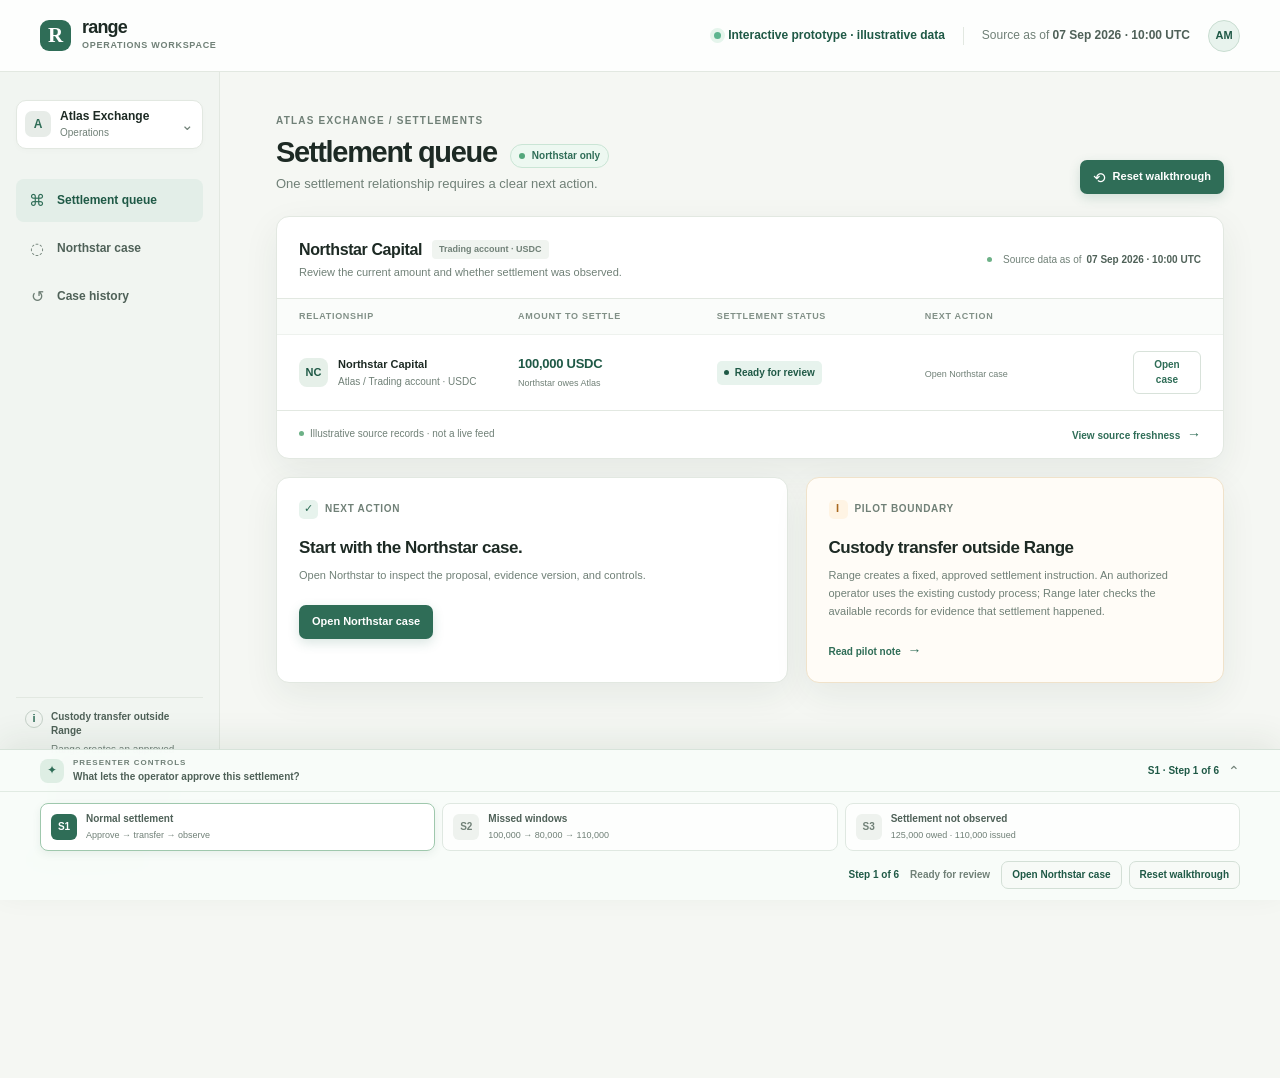
==== index.html @ 356bacea "Create HoP settlement walkthrough prototype" ====
<!doctype html>
<html lang="en">
  <head>
    <meta charset="utf-8" />
    <meta name="viewport" content="width=device-width, initial-scale=1" />
    <meta name="theme-color" content="#f5f7f3" />
    <title>Range — Settlement operations prototype</title>
    <link rel="stylesheet" href="styles.css" />
  </head>
  <body>
    <div class="app-shell">
      <header class="topbar">
        <a class="brand" href="#queue" aria-label="Range home"><span class="brand-mark" aria-hidden="true">R</span><span><strong>range</strong><small>operations workspace</small></span></a>
        <div class="topbar-meta"><span class="prototype-label"><span class="status-dot"></span>Interactive prototype · illustrative data</span><span class="topbar-divider" aria-hidden="true"></span><span class="as-of">Source as of <strong id="header-as-of">07 Sep 2026 · 10:00 UTC</strong></span><button class="avatar" type="button" aria-label="Signed in as Alex Morgan">AM</button></div>
      </header>
      <div class="workspace">
        <aside class="sidebar" aria-label="Product navigation">
          <div class="workspace-switcher"><span class="workspace-icon">A</span><span><strong>Atlas Exchange</strong><small>Operations</small></span><span class="chevron" aria-hidden="true">⌄</span></div>
          <nav class="primary-nav">
            <a class="nav-item active" href="#queue" data-nav="queue"><span class="nav-icon">⌘</span>Settlement queue</a>
            <a class="nav-item" href="#case" data-nav="case"><span class="nav-icon">◌</span>Northstar case</a>
            <a class="nav-item" href="#history" data-nav="history"><span class="nav-icon">↺</span>Case history</a>
          </nav>
          <div class="sidebar-bottom"><div class="sidebar-note"><span class="note-icon">i</span><div><strong>Custody transfer outside Range</strong><p>Range creates an approved settlement instruction. An authorized operator uses the existing custody process, then Range checks the available records.</p></div></div><button class="sidebar-link" type="button" data-action="open-fallback"><span>▣</span>Static capture for deck <span>↗</span></button></div>
        </aside>
        <main class="main-content" id="main-content"><noscript>This prototype needs JavaScript enabled.</noscript></main>
      </div>
      <aside class="presenter-panel" aria-label="Presenter controls">
        <details class="presenter-drawer" open>
          <summary><span class="presenter-summary-left"><span class="presenter-icon">✦</span><span><span class="eyebrow">Presenter controls</span><strong id="presenter-question">What lets the operator approve this settlement?</strong></span></span><span class="presenter-summary-right"><span id="presenter-summary">S1 · Step 1 of 6</span><span class="drawer-chevron" aria-hidden="true">⌃</span></span></summary>
          <div class="presenter-inner">
            <div class="scenario-buttons" role="group" aria-label="Select walkthrough"><button type="button" class="scenario-button active" data-scenario="s1"><span class="scenario-number">S1</span><span><strong>Normal settlement</strong><small>Approve → transfer → observe</small></span></button><button type="button" class="scenario-button" data-scenario="s2"><span class="scenario-number">S2</span><span><strong>Missed windows</strong><small>100,000 → 80,000 → 110,000</small></span></button><button type="button" class="scenario-button" data-scenario="s3"><span class="scenario-number">S3</span><span><strong>Settlement not observed</strong><small>125,000 owed · 110,000 issued</small></span></button></div>
            <div class="presenter-actions"><span id="presenter-step">Step 1 of 6</span><span id="presenter-state">S1 · Start at the queue</span><button class="button button-quiet" type="button" data-action="presenter-action" id="presenter-action">Open Northstar case</button><button class="button button-quiet" type="button" data-action="reset">Reset walkthrough</button></div>
          </div>
        </details>
      </aside>
    </div>
    <div class="toast" id="toast" role="status" aria-live="polite"><span class="toast-icon">✓</span><span id="toast-copy">Walkthrough reset</span></div>
    <div class="modal-backdrop" id="modal-backdrop" hidden></div><section class="modal" id="modal" role="dialog" aria-modal="true" aria-labelledby="modal-title" hidden></section>
    <script src="app.js"></script>
  </body>
</html>
---- styles.css ----
:root {
  --bg: #f5f7f3;
  --surface: #ffffff;
  --surface-soft: #f8faf8;
  --line: #e2e8e1;
  --line-strong: #d0d9d0;
  --text: #1d2a24;
  --muted: #708077;
  --muted-strong: #4f6158;
  --green: #2f6d57;
  --green-deep: #1f5946;
  --green-soft: #e7f3ed;
  --amber: #a9681e;
  --amber-soft: #fff4e4;
  --blue: #426a8e;
  --blue-soft: #eaf3fa;
  --red: #a54b4b;
  --red-soft: #fff0ee;
  --violet: #6e6488;
  --shadow: 0 12px 36px rgba(35, 58, 45, .07);
  --radius: 13px;
  font-family: Inter, ui-sans-serif, -apple-system, BlinkMacSystemFont, "Segoe UI", sans-serif;
  color: var(--text);
  background: var(--bg);
  font-synthesis: none;
}

* { box-sizing: border-box; }
html { scroll-behavior: smooth; }
body { margin: 0; min-width: 0; background: var(--bg); color: var(--text); font-size: 14px; line-height: 1.45; overflow-x: hidden; }
button, a { font: inherit; }
button { cursor: pointer; }
a { color: inherit; text-decoration: none; }
button:focus-visible, a:focus-visible, summary:focus-visible, input:focus-visible { outline: 3px solid #8fc8a5; outline-offset: 2px; }
button:disabled { cursor: not-allowed; opacity: .55; transform: none; }
.sr-only { position: absolute; width: 1px; height: 1px; padding: 0; margin: -1px; overflow: hidden; clip: rect(0, 0, 0, 0); white-space: nowrap; border: 0; }

.app-shell { min-height: 100vh; padding-bottom: 178px; }
.topbar { height: 72px; padding: 0 40px; display: flex; align-items: center; justify-content: space-between; background: rgba(255,255,255,.86); border-bottom: 1px solid var(--line); }
.brand { display: flex; align-items: center; gap: 11px; letter-spacing: -.02em; }
.brand-mark { width: 31px; height: 31px; display: grid; place-items: center; border-radius: 9px; background: var(--green); color: white; font-family: Georgia, serif; font-size: 21px; font-weight: 700; }
.brand strong { display: block; font-size: 18px; line-height: 18px; letter-spacing: -.045em; }
.brand small { display: block; margin-top: 3px; color: var(--muted); font-size: 9px; font-weight: 700; letter-spacing: .08em; text-transform: uppercase; }
.topbar-meta { display: flex; align-items: center; gap: 18px; color: var(--muted); font-size: 12px; }
.prototype-label { display: inline-flex; gap: 7px; align-items: center; color: var(--green-deep); font-weight: 700; }
.status-dot { width: 7px; height: 7px; border-radius: 50%; background: #5db58f; box-shadow: 0 0 0 4px #e5f5ec; }
.topbar-divider { width: 1px; height: 18px; background: var(--line); }
.as-of strong { color: var(--muted-strong); font-weight: 700; }
.avatar { width: 32px; height: 32px; border: 1px solid #c9ddd1; border-radius: 50%; background: #e8f3ed; color: var(--green-deep); font-size: 11px; font-weight: 800; }

.workspace { display: grid; grid-template-columns: 220px 1fr; min-height: calc(100vh - 72px); }
.sidebar { display: flex; flex-direction: column; padding: 28px 16px 24px; border-right: 1px solid var(--line); background: #f1f5f1; }
.workspace-switcher { display: flex; align-items: center; gap: 9px; min-height: 48px; padding: 7px 8px; border: 1px solid var(--line); border-radius: 10px; background: var(--surface); box-shadow: 0 2px 6px rgba(25,49,37,.02); }
.workspace-icon { width: 26px; height: 26px; display: grid; place-items: center; border-radius: 7px; background: #e7ece8; color: var(--green); font-weight: 800; font-size: 12px; }
.workspace-switcher strong, .workspace-switcher small { display: block; white-space: nowrap; overflow: hidden; text-overflow: ellipsis; }
.workspace-switcher strong { max-width: 135px; font-size: 12px; }
.workspace-switcher small { margin-top: 1px; color: var(--muted); font-size: 10px; }
.chevron { margin-left: auto; color: var(--muted); font-size: 15px; }
.primary-nav { margin-top: 30px; display: grid; gap: 5px; }
.nav-item { display: flex; align-items: center; gap: 10px; padding: 10px 11px; color: var(--muted-strong); border-radius: 8px; font-size: 12px; font-weight: 650; }
.nav-item:hover, .nav-item.active { background: #e3eee8; color: var(--green-deep); }
.nav-icon { width: 20px; text-align: center; color: var(--muted); font-size: 16px; }
.nav-item.active .nav-icon { color: var(--green); }
.nav-count { margin-left: auto; min-width: 20px; padding: 2px 6px; border-radius: 12px; background: #d1e8dc; color: var(--green-deep); text-align: center; font-size: 10px; }
.sidebar-bottom { margin-top: auto; }
.sidebar-note { display: flex; gap: 8px; padding: 12px 9px; border-top: 1px solid var(--line); color: var(--muted); }
.note-icon { width: 18px; height: 18px; flex: 0 0 18px; display: grid; place-items: center; border: 1px solid #c5d1c8; border-radius: 50%; color: var(--green); font-size: 11px; font-weight: 800; }
.sidebar-note strong { display: block; color: var(--muted-strong); font-size: 10px; }
.sidebar-note p { margin: 4px 0 0; font-size: 10px; line-height: 1.45; }
.sidebar-link { display: flex; gap: 8px; align-items: center; width: 100%; padding: 10px 9px; border: 0; background: transparent; color: var(--green); text-align: left; font-size: 10px; font-weight: 700; }
.sidebar-link span:last-child { margin-left: auto; }

.main-content { max-width: 1440px; width: 100%; min-width: 0; margin: 0 auto; padding: 42px 56px 54px; }
.page-header { display: flex; justify-content: space-between; align-items: flex-end; gap: 30px; }
.eyebrow { margin: 0 0 8px; color: var(--muted); font-size: 10px; font-weight: 800; letter-spacing: .12em; text-transform: uppercase; }
.title-row { display: flex; align-items: center; gap: 13px; }
h1, h2, p { margin-top: 0; }
h1 { margin-bottom: 7px; font-size: 29px; line-height: 1.1; letter-spacing: -.045em; }
h2 { font-size: 16px; letter-spacing: -.025em; }
.page-description { margin-bottom: 0; color: var(--muted); font-size: 13px; }
.live-pill { display: inline-flex; gap: 7px; align-items: center; padding: 4px 8px; border: 1px solid #cae5d5; border-radius: 20px; background: #edf8f1; color: var(--green); font-size: 10px; font-weight: 800; }
.pulse { width: 6px; height: 6px; border-radius: 50%; background: #54a77c; }
.header-actions { display: flex; gap: 8px; }
.button { display: inline-flex; align-items: center; justify-content: center; gap: 7px; min-height: 34px; padding: 0 12px; border: 1px solid transparent; border-radius: 7px; font-size: 11px; font-weight: 750; transition: .15s ease; }
.button:hover { transform: translateY(-1px); }
.button-primary { background: var(--green); color: white; box-shadow: 0 4px 12px rgba(47,109,87,.18); }
.button-primary:hover { background: var(--green-deep); }
.button-secondary { border-color: var(--line-strong); background: var(--surface); color: var(--muted-strong); }
.button-quiet { min-height: 28px; padding: 0 10px; border-color: #d3dfd6; background: #f7faf7; color: var(--green-deep); font-size: 10px; }
.button-icon { font-size: 15px; font-weight: 400; line-height: 1; }

.metric-grid { display: grid; grid-template-columns: repeat(4, 1fr); gap: 11px; margin-top: 30px; }
.metric-card { min-height: 102px; padding: 15px 17px; border: 1px solid var(--line); border-radius: var(--radius); background: var(--surface); box-shadow: 0 3px 12px rgba(35,58,45,.025); }
.metric-card-muted { background: #fafcf9; }
.metric-label { display: block; color: var(--muted); font-size: 10px; font-weight: 700; }
.metric-card strong { display: block; margin: 10px 0 7px; font-size: 25px; line-height: 1; letter-spacing: -.05em; }
.metric-foot { display: flex; gap: 5px; align-items: center; color: var(--muted); font-size: 10px; }
.metric-marker { width: 6px; height: 6px; border-radius: 50%; }
.marker-amber { background: #d99a4c; }.marker-blue { background: #79a9cf; }.marker-green { background: #5eaf83; }.marker-violet { background: #9287ad; }

.queue-card, .principles-card, .attention-card { border: 1px solid var(--line); border-radius: var(--radius); background: var(--surface); box-shadow: var(--shadow); }
.queue-card { margin-top: 18px; overflow: hidden; }
.section-heading { display: flex; justify-content: space-between; gap: 20px; padding: 21px 22px 17px; }
.section-title-row { display: flex; align-items: center; gap: 10px; }
.section-title-row h2 { margin: 0; }
.section-heading p { margin: 4px 0 0; color: var(--muted); font-size: 11px; }
.record-count { padding: 3px 7px; border-radius: 4px; background: #f0f4f0; color: var(--muted); font-size: 9px; font-weight: 800; }
.queue-filters { display: flex; gap: 3px; align-items: flex-start; }
.filter-button { padding: 6px 8px; border: 0; border-radius: 6px; background: transparent; color: var(--muted); font-size: 10px; font-weight: 750; }
.filter-button span { margin-left: 3px; color: #94a19a; }.filter-button.active { background: #edf4ef; color: var(--green-deep); }.filter-button.active span { color: var(--green); }
.queue-table-wrap { overflow-x: auto; border-top: 1px solid var(--line); }
.queue-table { width: 100%; border-collapse: collapse; text-align: left; }
.queue-table th { padding: 11px 14px; background: #fafcfa; color: #819087; font-size: 9px; font-weight: 800; letter-spacing: .08em; text-transform: uppercase; white-space: nowrap; }
.queue-table th:first-child, .queue-table td:first-child { padding-left: 22px; }.queue-table th:last-child, .queue-table td:last-child { padding-right: 22px; text-align: right; }
.queue-table td { padding: 16px 14px; border-top: 1px solid #eef2ee; vertical-align: middle; font-size: 11px; }
.queue-table tbody tr { transition: background .15s; }.queue-table tbody tr:hover { background: #fbfdfb; }
.client-cell { display: flex; align-items: center; gap: 10px; min-width: 180px; }
.client-avatar { width: 29px; height: 29px; display: grid; place-items: center; flex: 0 0 29px; border-radius: 8px; background: #e6f0e9; color: var(--green-deep); font-size: 11px; font-weight: 800; }
.client-avatar.blue { background: #e8f0f7; color: var(--blue); }.client-avatar.violet { background: #efebf5; color: var(--violet); }
.cell-title { display: block; color: var(--text); font-weight: 750; }.cell-subtitle { display: block; margin-top: 2px; color: var(--muted); font-size: 10px; }
.amount-cell { min-width: 190px; }.amount { display: inline-block; color: var(--text); font-size: 13px; font-weight: 800; letter-spacing: -.02em; }.amount.positive { color: var(--green-deep); }.amount.negative { color: var(--blue); }.amount.zero { color: var(--muted-strong); }
.payment-cell { min-width: 170px; }.payment-none { color: #8b9890; }.payment-unknown { color: var(--red); font-weight: 750; }.payment-progress { color: var(--blue); font-weight: 750; }
.subtle-label { display: block; margin-top: 3px; color: var(--muted); font-size: 9px; }
.state-badge { display: inline-flex; gap: 6px; align-items: center; padding: 5px 7px; border-radius: 5px; font-size: 10px; font-weight: 800; white-space: nowrap; }.state-badge.ready { background: var(--green-soft); color: var(--green-deep); }.state-badge.investigate { background: var(--amber-soft); color: var(--amber); }.state-badge.blocked { background: #f1eef6; color: var(--violet); }.state-badge.confirmed { background: #edf4ef; color: var(--green); }.state-badge .badge-dot { width: 5px; height: 5px; border-radius: 50%; background: currentColor; }
.time-cell { color: var(--muted); font-size: 10px; white-space: nowrap; }.time-cell strong { display: block; color: var(--muted-strong); font-size: 11px; }.row-action { min-width: 72px; padding: 6px 8px; border: 1px solid #d8e2da; border-radius: 6px; background: white; color: var(--green); font-size: 10px; font-weight: 800; }.row-action:hover { background: #eef7f1; border-color: #b9d5c2; }
.queue-footer { display: flex; justify-content: space-between; align-items: center; padding: 13px 22px; border-top: 1px solid var(--line); color: var(--muted); font-size: 10px; }.footer-dot { display: inline-block; width: 5px; height: 5px; margin: 0 6px 1px 0; border-radius: 50%; background: #6db187; }.text-button { padding: 0; border: 0; background: transparent; color: var(--green); font-size: 10px; font-weight: 800; }.text-button:hover { color: var(--green-deep); text-decoration: underline; }.text-button span { margin-left: 4px; font-size: 14px; font-weight: 400; }

.lower-grid { display: grid; grid-template-columns: 1.2fr .8fr; gap: 18px; margin-top: 18px; }.principles-card, .attention-card { padding: 22px; }.card-kicker { display: flex; align-items: center; gap: 7px; color: var(--muted); font-size: 10px; font-weight: 800; letter-spacing: .07em; text-transform: uppercase; }.kicker-icon { width: 19px; height: 19px; display: grid; place-items: center; border-radius: 5px; background: var(--green-soft); color: var(--green); font-size: 11px; }.kicker-icon.amber { background: var(--amber-soft); color: var(--amber); }.principles-card h2, .attention-card h2 { margin: 17px 0 7px; font-size: 17px; }.principles-card > p, .attention-card > p { max-width: 620px; margin-bottom: 20px; color: var(--muted); font-size: 11px; line-height: 1.6; }.principle-list { display: grid; grid-template-columns: 1fr 1fr; gap: 10px; }.principle-list > div { padding: 11px; border: 1px solid var(--line); border-radius: 8px; background: #fbfdfb; }.principle-list span { display: block; margin-bottom: 7px; color: #9aad9f; font-size: 9px; font-weight: 800; }.principle-list strong, .principle-list small { display: block; }.principle-list strong { font-size: 10px; }.principle-list small { margin-top: 3px; color: var(--muted); font-size: 10px; line-height: 1.4; }.attention-card { background: #fffcf7; border-color: #f0e2ca; }

.presenter-panel { position: fixed; right: 0; bottom: 0; left: 0; z-index: 20; border-top: 1px solid #d7e3da; background: rgba(248, 252, 249, .96); box-shadow: 0 -10px 30px rgba(32,61,43,.08); backdrop-filter: blur(14px); }.presenter-inner { max-width: 1440px; min-width: 0; min-height: 98px; margin: auto; padding: 14px 40px; display: grid; grid-template-columns: 195px minmax(0, 1fr) auto; align-items: center; gap: 24px; }.presenter-intro { display: flex; align-items: center; gap: 9px; }.presenter-intro .eyebrow { margin-bottom: 2px; font-size: 8px; }.presenter-intro strong { display: block; font-size: 12px; }.presenter-icon { width: 29px; height: 29px; display: grid; place-items: center; border-radius: 8px; background: #deeee4; color: var(--green); font-size: 14px; }.scenario-buttons { display: flex; gap: 7px; }.scenario-button { display: flex; align-items: center; gap: 9px; flex: 1; min-width: 0; padding: 8px 10px; border: 1px solid #dfe8e1; border-radius: 8px; background: rgba(255,255,255,.65); color: var(--muted-strong); text-align: left; }.scenario-button:hover { border-color: #b9d3c1; }.scenario-button.active { border-color: #9fc8ad; background: white; box-shadow: 0 3px 8px rgba(42,85,60,.08); }.scenario-number { width: 26px; height: 26px; display: grid; place-items: center; border-radius: 6px; background: #eef2ee; color: var(--muted); font-size: 10px; font-weight: 850; }.scenario-button.active .scenario-number { background: var(--green); color: white; }.scenario-button strong, .scenario-button small { display: block; }.scenario-button strong { font-size: 10px; }.scenario-button small { display: block; max-width: 100%; margin-top: 2px; overflow: hidden; color: var(--muted); font-size: 9px; text-overflow: ellipsis; white-space: nowrap; }.presenter-actions { display: flex; align-items: center; gap: 7px; min-width: 0; white-space: nowrap; }.presenter-actions > span { margin-right: 4px; color: var(--muted); font-size: 10px; font-weight: 700; }.presenter-actions #presenter-step { color: var(--green-deep); }.presenter-actions #presenter-state { max-width: 145px; overflow: hidden; text-overflow: ellipsis; white-space: nowrap; }.presenter-actions button { flex: 0 0 auto; }

.case-view { animation: fade-in .2s ease; }.case-header { display: flex; justify-content: space-between; gap: 25px; align-items: flex-start; }.breadcrumbs { display: flex; gap: 8px; margin-bottom: 17px; color: var(--muted); font-size: 10px; }.breadcrumbs a { color: var(--green); font-weight: 750; }.case-heading { display: flex; gap: 13px; align-items: center; }.case-heading .client-avatar { width: 38px; height: 38px; flex-basis: 38px; font-size: 14px; }.case-heading h1 { margin-bottom: 3px; }.case-heading p { margin: 0; color: var(--muted); font-size: 11px; }.case-header-actions { display: flex; gap: 8px; margin-top: 26px; }
.case-alert { display: flex; align-items: flex-start; gap: 11px; margin-top: 25px; padding: 14px 16px; border: 1px solid #ecd6b1; border-radius: 10px; background: #fff9ef; }.alert-icon { width: 22px; height: 22px; display: grid; place-items: center; flex: 0 0 22px; border-radius: 6px; background: #fbe8c7; color: var(--amber); font-weight: 850; }.case-alert strong { display: block; color: #704a1e; font-size: 12px; }.case-alert p { margin: 3px 0 0; color: #876c49; font-size: 11px; }
.case-grid { display: grid; grid-template-columns: 1.1fr .9fr; gap: 18px; margin-top: 18px; }.case-column { display: grid; gap: 18px; align-content: start; }.detail-card { border: 1px solid var(--line); border-radius: var(--radius); background: var(--surface); box-shadow: 0 7px 24px rgba(35,58,45,.045); overflow: hidden; }.detail-card-header { display: flex; justify-content: space-between; align-items: center; padding: 17px 20px; border-bottom: 1px solid var(--line); }.detail-card-header h2 { margin: 0; font-size: 14px; }.detail-card-header small { color: var(--muted); font-size: 10px; }.position-card { padding: 21px; }.position-top { display: flex; justify-content: space-between; gap: 20px; }.position-label { color: var(--muted); font-size: 10px; font-weight: 750; }.position-amount { margin: 9px 0 2px; font-size: 32px; font-weight: 800; letter-spacing: -.06em; }.position-direction { color: var(--green-deep); font-size: 12px; font-weight: 750; }.position-asof { color: var(--muted); text-align: right; font-size: 10px; }.position-asof strong { display: block; margin-top: 5px; color: var(--muted-strong); font-size: 11px; }.position-breakdown { display: grid; grid-template-columns: 1fr 1fr; gap: 10px; margin-top: 21px; padding-top: 17px; border-top: 1px solid var(--line); }.breakdown-cell span, .breakdown-cell strong { display: block; }.breakdown-cell span { color: var(--muted); font-size: 10px; }.breakdown-cell strong { margin-top: 4px; font-size: 12px; }
.payment-card { padding-bottom: 0; }.payment-main { padding: 19px 20px; }.payment-amount-line { display: flex; justify-content: space-between; align-items: center; }.payment-amount { font-size: 20px; font-weight: 800; letter-spacing: -.04em; }.payment-direction { margin-top: 3px; color: var(--blue); font-size: 11px; font-weight: 750; }.unknown-banner { display: inline-flex; align-items: center; gap: 6px; padding: 5px 8px; border-radius: 5px; background: var(--red-soft); color: var(--red); font-size: 10px; font-weight: 800; }.unknown-banner span { width: 6px; height: 6px; border-radius: 50%; background: currentColor; }.payment-meta { display: grid; grid-template-columns: 1fr 1fr; gap: 13px 20px; margin-top: 19px; padding-top: 16px; border-top: 1px solid var(--line); }.meta-item span, .meta-item strong { display: block; }.meta-item span { color: var(--muted); font-size: 9px; }.meta-item strong { margin-top: 3px; font-size: 10px; }.payment-note { padding: 12px 20px; border-top: 1px solid #e7eee9; background: #f8fbf8; color: var(--muted-strong); font-size: 10px; line-height: 1.5; }.payment-note strong { color: var(--green-deep); }
.check-list { padding: 4px 20px 9px; }.check-row { display: flex; gap: 10px; align-items: flex-start; padding: 13px 0; border-bottom: 1px solid #eef2ee; }.check-row:last-child { border-bottom: 0; }.check-icon { width: 18px; height: 18px; display: grid; place-items: center; flex: 0 0 18px; border-radius: 5px; background: var(--green-soft); color: var(--green); font-size: 10px; font-weight: 850; }.check-icon.warn { background: var(--amber-soft); color: var(--amber); }.check-icon.neutral { background: #f0f2f1; color: var(--muted); }.check-row strong, .check-row small { display: block; }.check-row strong { font-size: 11px; }.check-row small { margin-top: 2px; color: var(--muted); font-size: 10px; line-height: 1.4; }.check-result { margin-left: auto; color: var(--green); font-size: 10px; font-weight: 800; }.check-result.warn { color: var(--amber); }.check-result.neutral { color: var(--muted); }
.evidence-card { padding-bottom: 4px; }.evidence-item { border-bottom: 1px solid var(--line); }.evidence-item:last-child { border-bottom: 0; }.evidence-item summary { display: flex; justify-content: space-between; align-items: center; padding: 14px 20px; cursor: pointer; list-style: none; color: var(--muted-strong); font-size: 10px; font-weight: 750; }.evidence-item summary::-webkit-details-marker { display: none; }.evidence-item summary::after { content: '+'; color: var(--muted); font-size: 16px; font-weight: 300; }.evidence-item[open] summary::after { content: '−'; }.evidence-content { padding: 0 20px 15px; color: var(--muted); font-size: 10px; line-height: 1.55; }.record-tag { display: inline-block; margin-top: 5px; padding: 3px 5px; border-radius: 4px; background: #f1f4f1; color: var(--muted-strong); font-family: ui-monospace, SFMono-Regular, Menlo, monospace; font-size: 9px; }
.investigation-card { border-color: #d8d2e3; }.investigation-card .detail-card-header { background: #fbf9fd; border-bottom-color: #e5e0eb; }.illustrative { padding: 3px 6px; border-radius: 4px; background: #eeeaf5; color: var(--violet); font-size: 9px; font-weight: 800; }.investigation-body { padding: 19px 20px; }.investigation-lead { margin-bottom: 18px; color: var(--text); font-size: 12px; line-height: 1.55; }.investigation-section { margin-top: 16px; }.investigation-section h3 { margin: 0 0 6px; color: var(--muted); font-size: 9px; font-weight: 800; letter-spacing: .09em; text-transform: uppercase; }.investigation-section p { margin: 0; color: var(--muted-strong); font-size: 10px; line-height: 1.55; }.fact-list { display: grid; gap: 6px; margin: 0; padding: 0; list-style: none; }.fact-list li { position: relative; padding-left: 13px; color: var(--muted-strong); font-size: 10px; }.fact-list li::before { content: ''; position: absolute; top: 6px; left: 0; width: 5px; height: 5px; border-radius: 50%; background: #98b7a3; }.fact-list.hypothesis li::before { background: #c99b5c; }.escalation-row { display: flex; justify-content: space-between; gap: 15px; align-items: center; margin-top: 19px; padding-top: 14px; border-top: 1px solid #e7e1ed; }.escalation-row p { max-width: 230px; }
.event-replay-card { overflow: visible; }.replay-controls { display: flex; gap: 5px; }.calculation-details { border-top: 1px solid var(--line); }.calculation-details summary { padding: 12px 20px; cursor: pointer; color: var(--muted); font-size: 10px; list-style: none; }.calculation-details summary::-webkit-details-marker { display: none; }.replay-list { padding: 2px 20px 15px; }.replay-event { position: relative; display: grid; grid-template-columns: 19px 1fr auto; gap: 9px; align-items: start; padding: 8px 0; border-top: 1px solid #eef2ee; }.replay-marker { width: 17px; height: 17px; display: grid; place-items: center; border-radius: 50%; background: #eff2ef; color: var(--muted); font-size: 8px; font-weight: 850; }.replay-event-active .replay-marker { background: var(--green-soft); color: var(--green); }.replay-event strong, .replay-event small { display: block; }.replay-event strong { color: var(--muted-strong); font-size: 10px; }.replay-event small { margin-top: 2px; color: var(--muted); font-size: 9px; }.replay-event time { color: var(--muted); font-size: 9px; white-space: nowrap; }.replay-event-future { opacity: .48; }.history-card { padding-bottom: 4px; }.history-list { padding: 7px 20px 10px; }.history-item { position: relative; display: grid; grid-template-columns: 18px 1fr auto; gap: 10px; padding: 10px 0; }.history-item:not(:last-child)::before { content: ''; position: absolute; top: 28px; bottom: -5px; left: 8px; width: 1px; background: #e0e8e1; }.history-dot { position: relative; z-index: 1; width: 17px; height: 17px; display: grid; place-items: center; border: 3px solid white; border-radius: 50%; background: #c5d9ca; color: white; font-size: 8px; }.history-dot.submitted { background: #7ea3c1; }.history-dot.warning { background: #d2a061; }.history-title { color: var(--muted-strong); font-size: 10px; font-weight: 750; }.history-detail { margin-top: 2px; color: var(--muted); font-size: 9px; }.history-time { color: var(--muted); font-size: 9px; white-space: nowrap; }
.back-link { display: inline-flex; gap: 5px; align-items: center; margin-bottom: 18px; color: var(--green); font-size: 10px; font-weight: 800; }

.modal-backdrop { position: fixed; inset: 0; z-index: 40; background: rgba(27, 41, 34, .38); backdrop-filter: blur(3px); }.modal { position: fixed; top: 50%; left: 50%; z-index: 41; width: min(580px, calc(100vw - 48px)); max-height: calc(100vh - 48px); overflow-y: auto; transform: translate(-50%, -50%); border: 1px solid #dce6de; border-radius: 14px; background: white; box-shadow: 0 24px 80px rgba(18,38,27,.22); animation: modal-in .18s ease; }.modal-header { display: flex; justify-content: space-between; gap: 20px; padding: 21px 23px 17px; border-bottom: 1px solid var(--line); }.modal-header h2 { margin: 0; font-size: 17px; }.modal-header p { margin: 5px 0 0; color: var(--muted); font-size: 10px; }.modal-close { width: 26px; height: 26px; border: 0; border-radius: 6px; background: #f1f4f1; color: var(--muted); font-size: 17px; }.modal-body { padding: 20px 23px; }.review-amount { padding: 15px; border: 1px solid #d8e8dc; border-radius: 9px; background: #f5fbf6; }.review-amount-label { color: var(--muted); font-size: 10px; }.review-amount strong { display: block; margin-top: 5px; font-size: 25px; letter-spacing: -.05em; }.review-amount p { margin: 3px 0 0; color: var(--green-deep); font-size: 11px; font-weight: 750; }.review-grid { display: grid; grid-template-columns: 1fr 1fr; gap: 15px 25px; margin-top: 20px; }.review-cell span, .review-cell strong { display: block; }.review-cell span { color: var(--muted); font-size: 9px; }.review-cell strong { margin-top: 3px; font-size: 11px; }.version-bar { display: flex; gap: 7px; align-items: flex-start; margin-top: 20px; padding: 10px; border-radius: 7px; background: #f5f7f5; color: var(--muted); font-size: 10px; }.version-bar strong { color: var(--muted-strong); }.version-icon { color: var(--green); font-weight: 800; }.modal-note { margin: 17px 0 0; color: var(--muted); font-size: 10px; line-height: 1.5; }.stale-box { padding: 13px; border: 1px solid #edcfb1; border-radius: 8px; background: #fff9f0; color: #805e38; font-size: 10px; line-height: 1.5; }.stale-box strong { display: block; margin-bottom: 3px; color: #754718; }.modal-footer { display: flex; justify-content: flex-end; gap: 8px; padding: 15px 23px 20px; border-top: 1px solid var(--line); }.confirm-copy { margin: 0 0 17px; color: var(--muted-strong); font-size: 11px; line-height: 1.6; }.confirm-check { display: flex; gap: 8px; align-items: flex-start; padding: 11px; border-radius: 7px; background: #f7faf7; color: var(--muted-strong); font-size: 10px; }.confirm-check input { margin-top: 1px; accent-color: var(--green); }.modal-error { margin-top: 14px; padding: 10px; border-radius: 7px; background: var(--red-soft); color: var(--red); font-size: 10px; }
.toast { position: fixed; right: 27px; bottom: 118px; z-index: 50; display: flex; gap: 8px; align-items: center; padding: 10px 13px; border: 1px solid #cfe2d5; border-radius: 8px; background: #f5fcf7; box-shadow: 0 10px 30px rgba(32,61,43,.13); color: var(--green-deep); font-size: 11px; font-weight: 750; opacity: 0; transform: translateY(8px); pointer-events: none; transition: .2s ease; }.toast.visible { opacity: 1; transform: translateY(0); }.toast-icon { width: 17px; height: 17px; display: grid; place-items: center; border-radius: 50%; background: #d9eedf; font-size: 10px; }
.empty-state { padding: 34px; color: var(--muted); text-align: center; }
@keyframes fade-in { from { opacity: 0; transform: translateY(4px); } to { opacity: 1; transform: none; } }@keyframes modal-in { from { opacity: 0; transform: translate(-50%, -47%); } to { opacity: 1; transform: translate(-50%, -50%); } }

@media (max-width: 1180px) { .main-content { padding-right: 32px; padding-left: 32px; }.presenter-inner { padding-right: 25px; padding-left: 25px; grid-template-columns: 160px minmax(0, 1fr); }.presenter-actions { grid-column: 2; justify-content: flex-end; margin-top: -11px; }.scenario-button { min-width: 0; flex: 1; }.scenario-button small { white-space: nowrap; }.sidebar { width: 190px; }.workspace { grid-template-columns: 190px minmax(0, 1fr); } }
@media (max-width: 920px) { .presenter-inner { padding-right: 16px; padding-left: 16px; gap: 10px; }.presenter-intro { min-width: 145px; }.presenter-actions { flex-wrap: wrap; justify-content: flex-start; margin-top: 0; }.presenter-actions #presenter-state { max-width: 190px; }.scenario-buttons { gap: 4px; }.scenario-button { gap: 5px; padding: 7px; }.scenario-button strong { font-size: 9px; } }
.single-queue-card { margin-top: 22px; }.queue-source { display: inline-flex; gap: 5px; align-items: center; color: var(--muted); font-size: 10px; white-space: nowrap; }.queue-source strong { color: var(--muted-strong); }.queue-note-grid { display: grid; grid-template-columns: 1.1fr .9fr; gap: 18px; margin-top: 18px; }.queue-note-grid .principles-card, .queue-note-grid .attention-card { padding: 22px; }.queue-note-grid h2 { margin: 17px 0 7px; font-size: 17px; }.queue-note-grid p { color: var(--muted); font-size: 11px; line-height: 1.6; }.case-question { display: flex; gap: 11px; align-items: flex-start; margin-top: 22px; padding: 13px 15px; border: 1px solid #dbe8de; border-radius: 9px; background: #f7fbf8; }.question-mark { width: 21px; height: 21px; display: grid; place-items: center; flex: 0 0 21px; border-radius: 6px; background: var(--green-soft); color: var(--green); font-weight: 850; }.case-question strong { display: block; color: var(--green-deep); font-size: 11px; }.case-question p { margin: 3px 0 0; color: var(--muted); font-size: 10px; }.settled-alert { border-color: #cce2d2; background: #f3fbf5; }.settled-alert strong { color: var(--green-deep) !important; }.settled-alert p { color: #5e806b !important; }.instruction-actions { display: flex; justify-content: flex-end; gap: 7px; padding: 13px 20px; border-top: 1px solid var(--line); }.check-result-banner { margin-top: 16px; padding: 10px 12px; border-radius: 7px; color: var(--muted-strong); font-size: 10px; line-height: 1.5; }.check-result-banner.no-match { background: var(--amber-soft); color: #805e38; }.check-result-banner.matched { background: var(--green-soft); color: var(--green-deep); }.handoff-card { border-color: #d8e4da; }.handoff-body { padding: 17px 20px 19px; }.handoff-body > p { margin: 0 0 15px; color: var(--muted); font-size: 10px; line-height: 1.55; }.handoff-grid { display: grid; grid-template-columns: 1fr 1fr; gap: 12px 18px; margin-bottom: 15px; padding: 13px; border: 1px solid var(--line); border-radius: 8px; background: #fbfdfb; }.handoff-grid span, .handoff-grid strong { display: block; }.handoff-grid span { color: var(--muted); font-size: 9px; }.handoff-grid strong { margin-top: 3px; color: var(--muted-strong); font-size: 10px; word-break: break-word; }.presenter-panel { padding: 0; }.presenter-drawer { max-width: 1440px; margin: auto; }.presenter-drawer > summary { display: flex; justify-content: space-between; align-items: center; gap: 20px; min-height: 42px; padding: 7px 40px; cursor: pointer; list-style: none; color: var(--muted-strong); }.presenter-drawer > summary::-webkit-details-marker { display: none; }.presenter-summary-left, .presenter-summary-right { display: inline-flex; align-items: center; gap: 9px; }.presenter-summary-left .presenter-icon { width: 24px; height: 24px; font-size: 12px; }.presenter-summary-left .eyebrow { display: block; margin: 0 0 1px; font-size: 8px; }.presenter-summary-left strong { display: block; font-size: 10px; }.presenter-summary-right { color: var(--green-deep); font-size: 10px; font-weight: 750; }.drawer-chevron { color: var(--muted); font-size: 14px; }.presenter-drawer[open] > summary { border-bottom: 1px solid #e1ebe3; }.presenter-drawer .presenter-inner { grid-template-columns: minmax(0, 1fr) auto; min-height: 82px; padding: 11px 40px; }.presenter-drawer .presenter-actions { grid-column: auto; margin-top: 0; }.presenter-drawer .scenario-buttons { min-width: 0; }.presenter-drawer .scenario-button { min-width: 0; }.presenter-drawer .scenario-button small { overflow: hidden; text-overflow: ellipsis; white-space: nowrap; }.presenter-drawer:not([open]) .presenter-inner { display: none; }.presenter-drawer + * { margin-top: 0; }
@media (max-width: 1180px) { .presenter-drawer > summary { padding-right: 25px; padding-left: 25px; }.presenter-drawer .presenter-inner { grid-template-columns: minmax(0, 1fr); padding-right: 25px; padding-left: 25px; }.presenter-drawer .presenter-actions { justify-content: flex-start; }.queue-note-grid { grid-template-columns: 1fr; } }
@media (max-width: 720px) { .queue-source { display: none; }.handoff-grid { grid-template-columns: 1fr; }.presenter-drawer > summary { padding-right: 16px; padding-left: 16px; }.presenter-drawer .presenter-inner { padding-right: 16px; padding-left: 16px; }.presenter-summary-left strong { max-width: 210px; overflow: hidden; text-overflow: ellipsis; white-space: nowrap; }.presenter-summary-right { display: none; } }
.presenter-drawer > summary { list-style: none; }.presenter-drawer > summary::marker { display: none; }.presenter-summary-left { min-width: 0; }.presenter-summary-left > span:last-child { min-width: 0; }.presenter-summary-left strong { overflow: hidden; text-overflow: ellipsis; white-space: nowrap; }.presenter-drawer .presenter-inner { display: flex; flex-direction: column; align-items: stretch; gap: 10px; }.presenter-drawer .scenario-buttons { display: grid; grid-template-columns: repeat(3, minmax(0, 1fr)); width: 100%; }.presenter-drawer .scenario-button { width: 100%; }.presenter-drawer .presenter-actions { justify-content: flex-end; flex-wrap: wrap; }.presenter-drawer .presenter-actions #presenter-state { max-width: none; }
@media (max-width: 720px) { .presenter-drawer .scenario-buttons { grid-template-columns: 1fr; }.presenter-drawer .presenter-actions { justify-content: flex-start; } }
@media print { body { min-width: 0; background: white; }.sidebar, .topbar-meta, .presenter-panel, .header-actions, .queue-filters, .row-action, .queue-footer, .toast { display: none !important; }.workspace { display: block; }.main-content { max-width: none; padding: 24px; }.queue-card, .principles-card, .attention-card { box-shadow: none; }.app-shell { padding-bottom: 0; } }
/* One relationship: keep the next action visible without a table scrollbar. */
.single-queue-card .queue-table { table-layout: fixed; }
.single-queue-card .queue-table th { white-space: normal; }
.single-queue-card .queue-table th:nth-child(1) { width: 24%; }
.single-queue-card .queue-table th:nth-child(2) { width: 21%; }
.single-queue-card .queue-table th:nth-child(3) { width: 22%; }
.single-queue-card .queue-table th:nth-child(4) { width: 22%; }
.single-queue-card .queue-table th:nth-child(5) { width: 11%; }
.single-queue-card .queue-table td { overflow-wrap: anywhere; }
.single-queue-card .row-action { min-width: 0; width: 100%; }
.single-queue-card .state-badge { white-space: normal; }
[hidden] { display: none !important; }
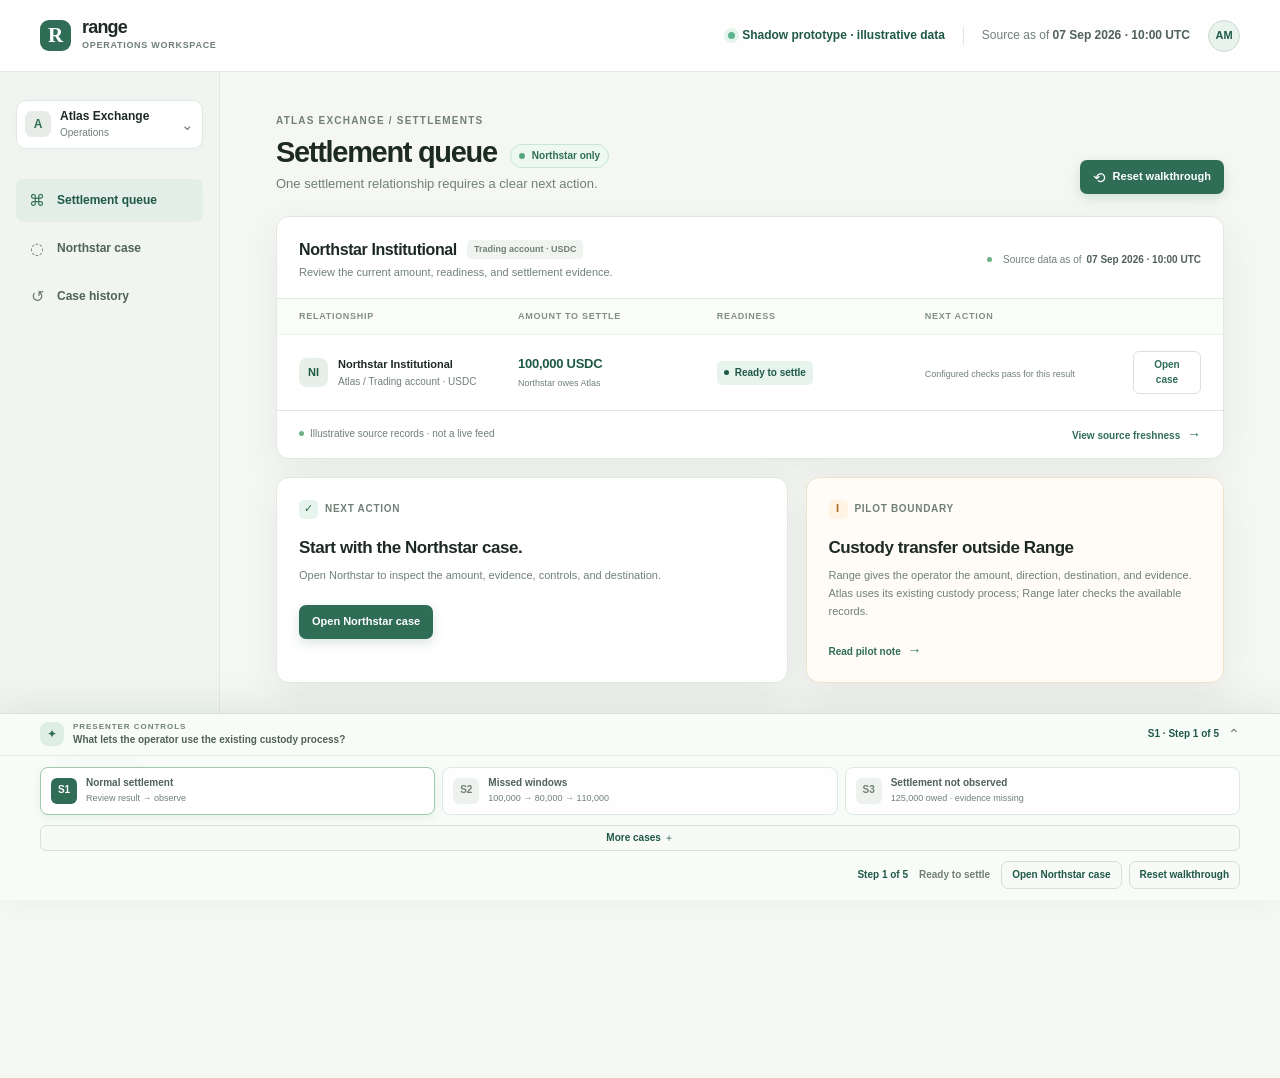
==== commit f9c7938d: "Align shadow settlement walkthrough with review prototype" ====
--- a/index.html
+++ b/index.html
@@ -11,7 +11,7 @@
     <div class="app-shell">
       <header class="topbar">
         <a class="brand" href="#queue" aria-label="Range home"><span class="brand-mark" aria-hidden="true">R</span><span><strong>range</strong><small>operations workspace</small></span></a>
-        <div class="topbar-meta"><span class="prototype-label"><span class="status-dot"></span>Interactive prototype · illustrative data</span><span class="topbar-divider" aria-hidden="true"></span><span class="as-of">Source as of <strong id="header-as-of">07 Sep 2026 · 10:00 UTC</strong></span><button class="avatar" type="button" aria-label="Signed in as Alex Morgan">AM</button></div>
+        <div class="topbar-meta"><span class="prototype-label"><span class="status-dot"></span>Shadow prototype · illustrative data</span><span class="topbar-divider" aria-hidden="true"></span><span class="as-of">Source as of <strong id="header-as-of">07 Sep 2026 · 10:00 UTC</strong></span><button class="avatar" type="button" aria-label="Signed in as Alex Morgan">AM</button></div>
       </header>
       <div class="workspace">
         <aside class="sidebar" aria-label="Product navigation">
@@ -21,16 +21,16 @@
             <a class="nav-item" href="#case" data-nav="case"><span class="nav-icon">◌</span>Northstar case</a>
             <a class="nav-item" href="#history" data-nav="history"><span class="nav-icon">↺</span>Case history</a>
           </nav>
-          <div class="sidebar-bottom"><div class="sidebar-note"><span class="note-icon">i</span><div><strong>Custody transfer outside Range</strong><p>Range creates an approved settlement instruction. An authorized operator uses the existing custody process, then Range checks the available records.</p></div></div><button class="sidebar-link" type="button" data-action="open-fallback"><span>▣</span>Static capture for deck <span>↗</span></button></div>
+          <div class="sidebar-bottom"><div class="sidebar-note"><span class="note-icon">i</span><div><strong>Shadow review only</strong><p>Compare Range's results with the existing process. Range does not authorize or stop live transfers.</p></div></div><button class="sidebar-link" type="button" data-action="open-fallback"><span>▣</span>Static capture for deck <span>↗</span></button></div>
         </aside>
         <main class="main-content" id="main-content"><noscript>This prototype needs JavaScript enabled.</noscript></main>
       </div>
       <aside class="presenter-panel" aria-label="Presenter controls">
         <details class="presenter-drawer" open>
-          <summary><span class="presenter-summary-left"><span class="presenter-icon">✦</span><span><span class="eyebrow">Presenter controls</span><strong id="presenter-question">What lets the operator approve this settlement?</strong></span></span><span class="presenter-summary-right"><span id="presenter-summary">S1 · Step 1 of 6</span><span class="drawer-chevron" aria-hidden="true">⌃</span></span></summary>
+          <summary><span class="presenter-summary-left"><span class="presenter-icon">✦</span><span><span class="eyebrow">Presenter controls</span><strong id="presenter-question">What lets the operator use the existing custody process?</strong></span></span><span class="presenter-summary-right"><span id="presenter-summary">S1 · Step 1 of 5</span><span class="drawer-chevron" aria-hidden="true">⌃</span></span></summary>
           <div class="presenter-inner">
-            <div class="scenario-buttons" role="group" aria-label="Select walkthrough"><button type="button" class="scenario-button active" data-scenario="s1"><span class="scenario-number">S1</span><span><strong>Normal settlement</strong><small>Approve → transfer → observe</small></span></button><button type="button" class="scenario-button" data-scenario="s2"><span class="scenario-number">S2</span><span><strong>Missed windows</strong><small>100,000 → 80,000 → 110,000</small></span></button><button type="button" class="scenario-button" data-scenario="s3"><span class="scenario-number">S3</span><span><strong>Settlement not observed</strong><small>125,000 owed · 110,000 issued</small></span></button></div>
-            <div class="presenter-actions"><span id="presenter-step">Step 1 of 6</span><span id="presenter-state">S1 · Start at the queue</span><button class="button button-quiet" type="button" data-action="presenter-action" id="presenter-action">Open Northstar case</button><button class="button button-quiet" type="button" data-action="reset">Reset walkthrough</button></div>
+            <div class="scenario-buttons" role="group" aria-label="Select walkthrough"><button type="button" class="scenario-button active" data-scenario="s1"><span class="scenario-number">S1</span><span><strong>Normal settlement</strong><small>Review result → observe</small></span></button><button type="button" class="scenario-button" data-scenario="s2"><span class="scenario-number">S2</span><span><strong>Missed windows</strong><small>100,000 → 80,000 → 110,000</small></span></button><button type="button" class="scenario-button" data-scenario="s3"><span class="scenario-number">S3</span><span><strong>Settlement not observed</strong><small>125,000 owed · evidence missing</small></span></button></div><button class="more-cases-toggle" type="button" data-action="toggle-more-cases" aria-expanded="false">More cases <span>＋</span></button><div class="more-cases" id="more-cases" hidden><button type="button" class="scenario-button scenario-button-secondary" data-scenario="s4"><span class="scenario-number">M1</span><span><strong>Position mismatch</strong><small>110,000 validated · −20,000 discrepancy</small></span></button></div>
+            <div class="presenter-actions"><span id="presenter-step">Step 1 of 5</span><span id="presenter-state">S1 · Start at the queue</span><button class="button button-quiet" type="button" data-action="presenter-action" id="presenter-action">Open Northstar case</button><button class="button button-quiet" type="button" data-action="reset">Reset walkthrough</button></div>
           </div>
         </details>
       </aside>
--- a/styles.css
+++ b/styles.css
@@ -164,3 +164,4 @@
 .single-queue-card .row-action { min-width: 0; width: 100%; }
 .single-queue-card .state-badge { white-space: normal; }
 [hidden] { display: none !important; }
+.more-cases-toggle { justify-self: start; padding: 5px 8px; border: 1px solid #d5e1d7; border-radius: 6px; background: #f7faf7; color: var(--green-deep); font-size: 10px; font-weight: 750; }.more-cases { display: flex; }.more-cases[hidden] { display: none; }.scenario-button-secondary { width: 100%; border-style: dashed; }.review-comment-label { display: block; margin-top: 17px; color: var(--muted-strong); font-size: 10px; font-weight: 750; }.review-comment-input { width: 100%; margin-top: 6px; padding: 9px 10px; border: 1px solid var(--line-strong); border-radius: 7px; resize: vertical; color: var(--text); font: inherit; font-size: 11px; }.review-comment-input:focus { outline: 2px solid #9fc8ad; outline-offset: 1px; }.review-comment { margin: 14px 0 0; padding-top: 12px; border-top: 1px solid var(--line); color: var(--muted-strong); font-size: 10px; line-height: 1.5; }.case-notes-card { overflow: hidden; }.note-form { padding: 16px 20px; border-bottom: 1px solid var(--line); }.note-form label { display: block; margin-bottom: 5px; color: var(--muted-strong); font-size: 10px; font-weight: 750; }.note-form label + textarea, .note-form textarea + label { margin-top: 10px; }.note-form textarea, .note-form input { width: 100%; padding: 8px 9px; border: 1px solid var(--line-strong); border-radius: 6px; color: var(--text); font: inherit; font-size: 10px; }.note-form textarea { resize: vertical; }.note-form-footer { display: flex; justify-content: space-between; align-items: center; gap: 10px; margin-top: 10px; color: var(--muted); font-size: 9px; }.notes-list { padding: 4px 20px 10px; }.case-note { padding: 11px 0; border-bottom: 1px solid #eef2ee; }.case-note:last-child { border-bottom: 0; }.case-note > div { display: flex; justify-content: space-between; gap: 12px; }.case-note strong { color: var(--muted-strong); font-size: 10px; }.case-note time { color: var(--muted); font-size: 9px; }.case-note p { margin: 5px 0 0; color: var(--muted-strong); font-size: 10px; line-height: 1.5; }.empty-notes { margin: 0; padding: 14px 20px; color: var(--muted); font-size: 10px; }
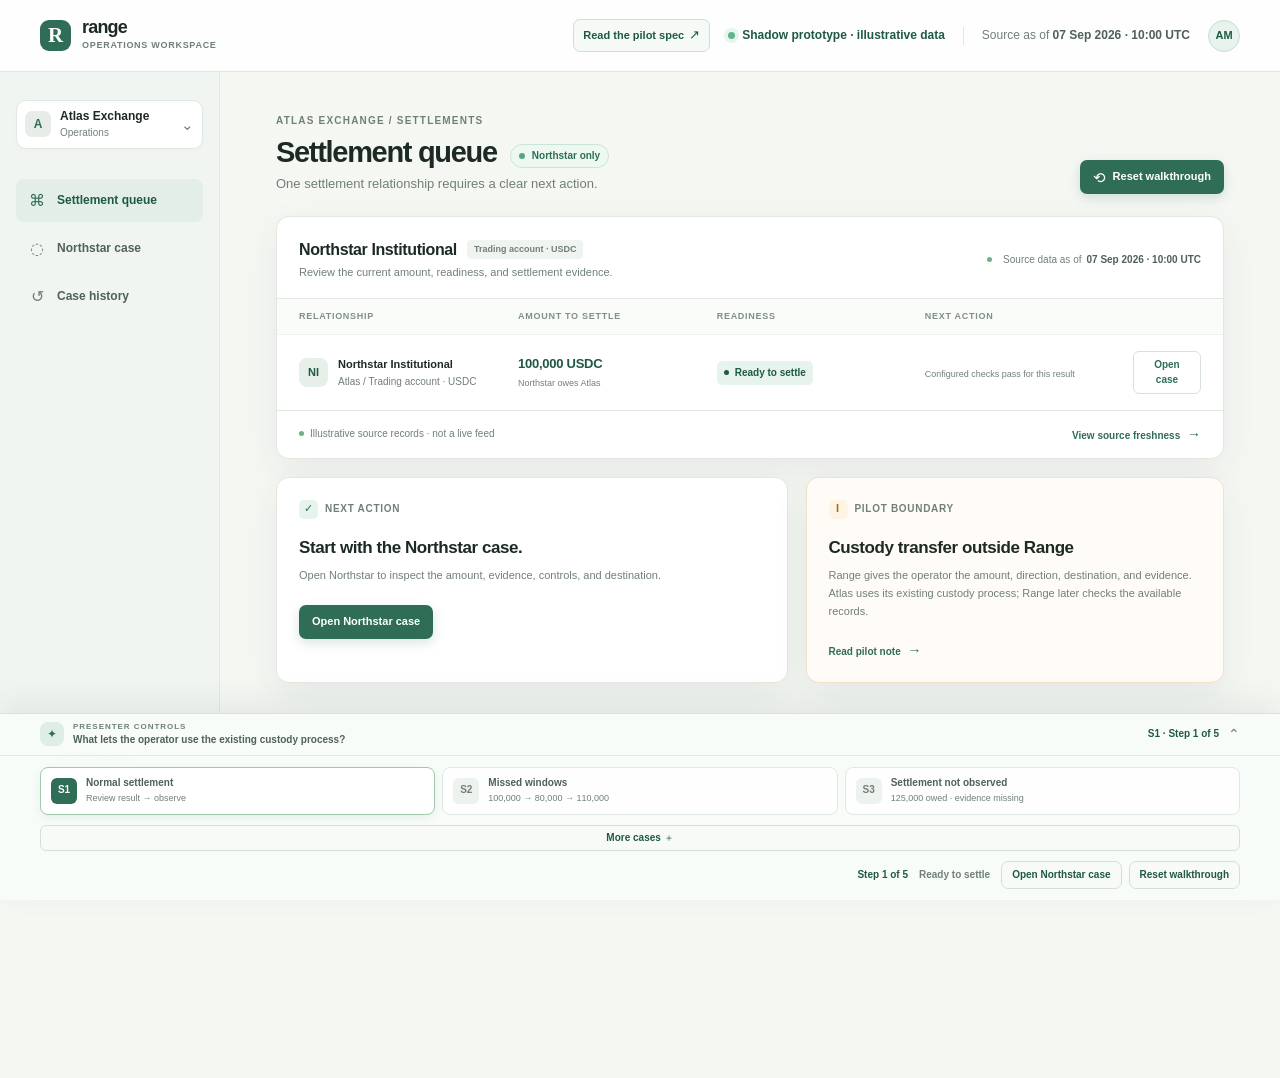
==== commit bd10357d: "Embed pilot specs and workflow visuals" ====
--- a/index.html
+++ b/index.html
@@ -11,7 +11,7 @@
     <div class="app-shell">
       <header class="topbar">
         <a class="brand" href="#queue" aria-label="Range home"><span class="brand-mark" aria-hidden="true">R</span><span><strong>range</strong><small>operations workspace</small></span></a>
-        <div class="topbar-meta"><span class="prototype-label"><span class="status-dot"></span>Shadow prototype · illustrative data</span><span class="topbar-divider" aria-hidden="true"></span><span class="as-of">Source as of <strong id="header-as-of">07 Sep 2026 · 10:00 UTC</strong></span><button class="avatar" type="button" aria-label="Signed in as Alex Morgan">AM</button></div>
+        <div class="topbar-meta"><a class="topbar-spec-link" href="spec.html">Read the pilot spec <span aria-hidden="true">↗</span></a><span class="prototype-label"><span class="status-dot"></span>Shadow prototype · illustrative data</span><span class="topbar-divider" aria-hidden="true"></span><span class="as-of">Source as of <strong id="header-as-of">07 Sep 2026 · 10:00 UTC</strong></span><button class="avatar" type="button" aria-label="Signed in as Alex Morgan">AM</button></div>
       </header>
       <div class="workspace">
         <aside class="sidebar" aria-label="Product navigation">
--- a/styles.css
+++ b/styles.css
@@ -42,6 +42,7 @@
 .brand strong { display: block; font-size: 18px; line-height: 18px; letter-spacing: -.045em; }
 .brand small { display: block; margin-top: 3px; color: var(--muted); font-size: 9px; font-weight: 700; letter-spacing: .08em; text-transform: uppercase; }
 .topbar-meta { display: flex; align-items: center; gap: 18px; color: var(--muted); font-size: 12px; }
+.topbar-spec-link { display: inline-flex; gap: 5px; align-items: center; padding: 6px 9px; border: 1px solid #cfe0d3; border-radius: 7px; background: #f5faf6; color: var(--green-deep); font-size: 11px; font-weight: 750; } .topbar-spec-link:hover { background: var(--green-soft); text-decoration: none; } .topbar-spec-link span { font-size: 13px; font-weight: 400; }
 .prototype-label { display: inline-flex; gap: 7px; align-items: center; color: var(--green-deep); font-weight: 700; }
 .status-dot { width: 7px; height: 7px; border-radius: 50%; background: #5db58f; box-shadow: 0 0 0 4px #e5f5ec; }
 .topbar-divider { width: 1px; height: 18px; background: var(--line); }
@@ -165,3 +166,5 @@
 .single-queue-card .state-badge { white-space: normal; }
 [hidden] { display: none !important; }
 .more-cases-toggle { justify-self: start; padding: 5px 8px; border: 1px solid #d5e1d7; border-radius: 6px; background: #f7faf7; color: var(--green-deep); font-size: 10px; font-weight: 750; }.more-cases { display: flex; }.more-cases[hidden] { display: none; }.scenario-button-secondary { width: 100%; border-style: dashed; }.review-comment-label { display: block; margin-top: 17px; color: var(--muted-strong); font-size: 10px; font-weight: 750; }.review-comment-input { width: 100%; margin-top: 6px; padding: 9px 10px; border: 1px solid var(--line-strong); border-radius: 7px; resize: vertical; color: var(--text); font: inherit; font-size: 11px; }.review-comment-input:focus { outline: 2px solid #9fc8ad; outline-offset: 1px; }.review-comment { margin: 14px 0 0; padding-top: 12px; border-top: 1px solid var(--line); color: var(--muted-strong); font-size: 10px; line-height: 1.5; }.case-notes-card { overflow: hidden; }.note-form { padding: 16px 20px; border-bottom: 1px solid var(--line); }.note-form label { display: block; margin-bottom: 5px; color: var(--muted-strong); font-size: 10px; font-weight: 750; }.note-form label + textarea, .note-form textarea + label { margin-top: 10px; }.note-form textarea, .note-form input { width: 100%; padding: 8px 9px; border: 1px solid var(--line-strong); border-radius: 6px; color: var(--text); font: inherit; font-size: 10px; }.note-form textarea { resize: vertical; }.note-form-footer { display: flex; justify-content: space-between; align-items: center; gap: 10px; margin-top: 10px; color: var(--muted); font-size: 9px; }.notes-list { padding: 4px 20px 10px; }.case-note { padding: 11px 0; border-bottom: 1px solid #eef2ee; }.case-note:last-child { border-bottom: 0; }.case-note > div { display: flex; justify-content: space-between; gap: 12px; }.case-note strong { color: var(--muted-strong); font-size: 10px; }.case-note time { color: var(--muted); font-size: 9px; }.case-note p { margin: 5px 0 0; color: var(--muted-strong); font-size: 10px; line-height: 1.5; }.empty-notes { margin: 0; padding: 14px 20px; color: var(--muted); font-size: 10px; }
+@media (max-width: 980px) { .topbar { padding-right: 24px; padding-left: 24px; }.topbar-meta { gap: 10px; }.topbar-meta .as-of, .topbar-meta .topbar-divider { display: none; } }
+@media (max-width: 620px) { .topbar { padding-right: 16px; padding-left: 16px; }.topbar-meta .prototype-label { display: none; }.topbar-spec-link { padding: 5px 7px; font-size: 10px; } }
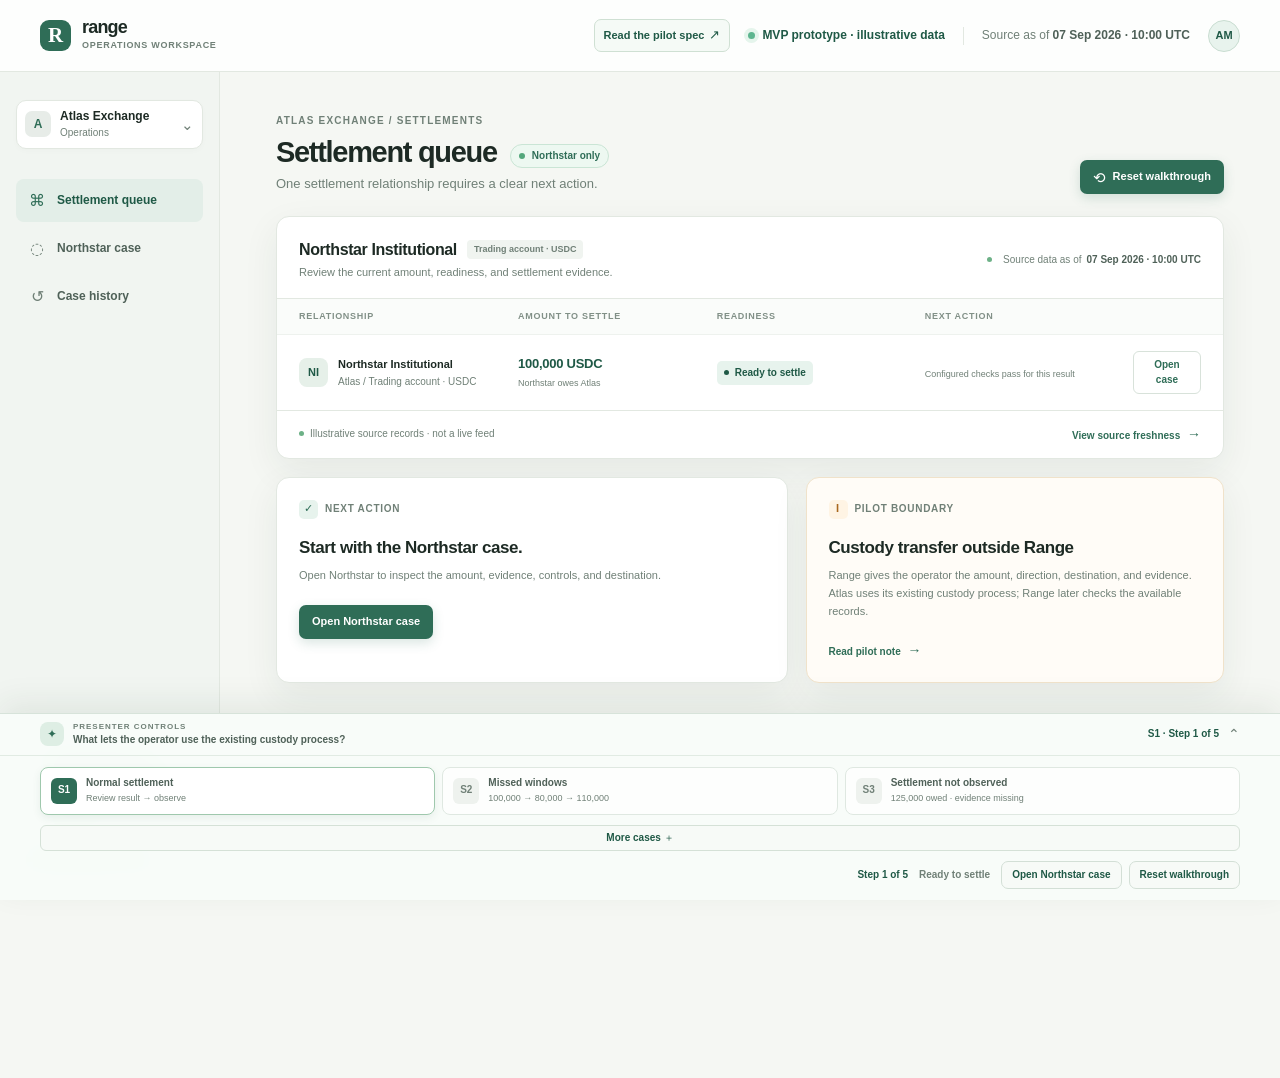
==== commit abb0273b: "Clarify MVP and agent foundation workflow" ====
--- a/index.html
+++ b/index.html
@@ -11,7 +11,7 @@
     <div class="app-shell">
       <header class="topbar">
         <a class="brand" href="#queue" aria-label="Range home"><span class="brand-mark" aria-hidden="true">R</span><span><strong>range</strong><small>operations workspace</small></span></a>
-        <div class="topbar-meta"><a class="topbar-spec-link" href="spec.html">Read the pilot spec <span aria-hidden="true">↗</span></a><span class="prototype-label"><span class="status-dot"></span>Shadow prototype · illustrative data</span><span class="topbar-divider" aria-hidden="true"></span><span class="as-of">Source as of <strong id="header-as-of">07 Sep 2026 · 10:00 UTC</strong></span><button class="avatar" type="button" aria-label="Signed in as Alex Morgan">AM</button></div>
+        <div class="topbar-meta"><a class="topbar-spec-link" href="spec.html">Read the pilot spec <span aria-hidden="true">↗</span></a><span class="prototype-label"><span class="status-dot"></span>MVP prototype · illustrative data</span><span class="topbar-divider" aria-hidden="true"></span><span class="as-of">Source as of <strong id="header-as-of">07 Sep 2026 · 10:00 UTC</strong></span><button class="avatar" type="button" aria-label="Signed in as Alex Morgan">AM</button></div>
       </header>
       <div class="workspace">
         <aside class="sidebar" aria-label="Product navigation">
@@ -21,7 +21,7 @@
             <a class="nav-item" href="#case" data-nav="case"><span class="nav-icon">◌</span>Northstar case</a>
             <a class="nav-item" href="#history" data-nav="history"><span class="nav-icon">↺</span>Case history</a>
           </nav>
-          <div class="sidebar-bottom"><div class="sidebar-note"><span class="note-icon">i</span><div><strong>Shadow review only</strong><p>Compare Range's results with the existing process. Range does not authorize or stop live transfers.</p></div></div><button class="sidebar-link" type="button" data-action="open-fallback"><span>▣</span>Static capture for deck <span>↗</span></button></div>
+          <div class="sidebar-bottom"><div class="sidebar-note"><span class="note-icon">i</span><div><strong>MVP comparison only</strong><p>Compare Range's results with the current process. Range does not authorize or stop live transfers.</p></div></div><button class="sidebar-link" type="button" data-action="open-fallback"><span>▣</span>Static capture for deck <span>↗</span></button></div>
         </aside>
         <main class="main-content" id="main-content"><noscript>This prototype needs JavaScript enabled.</noscript></main>
       </div>
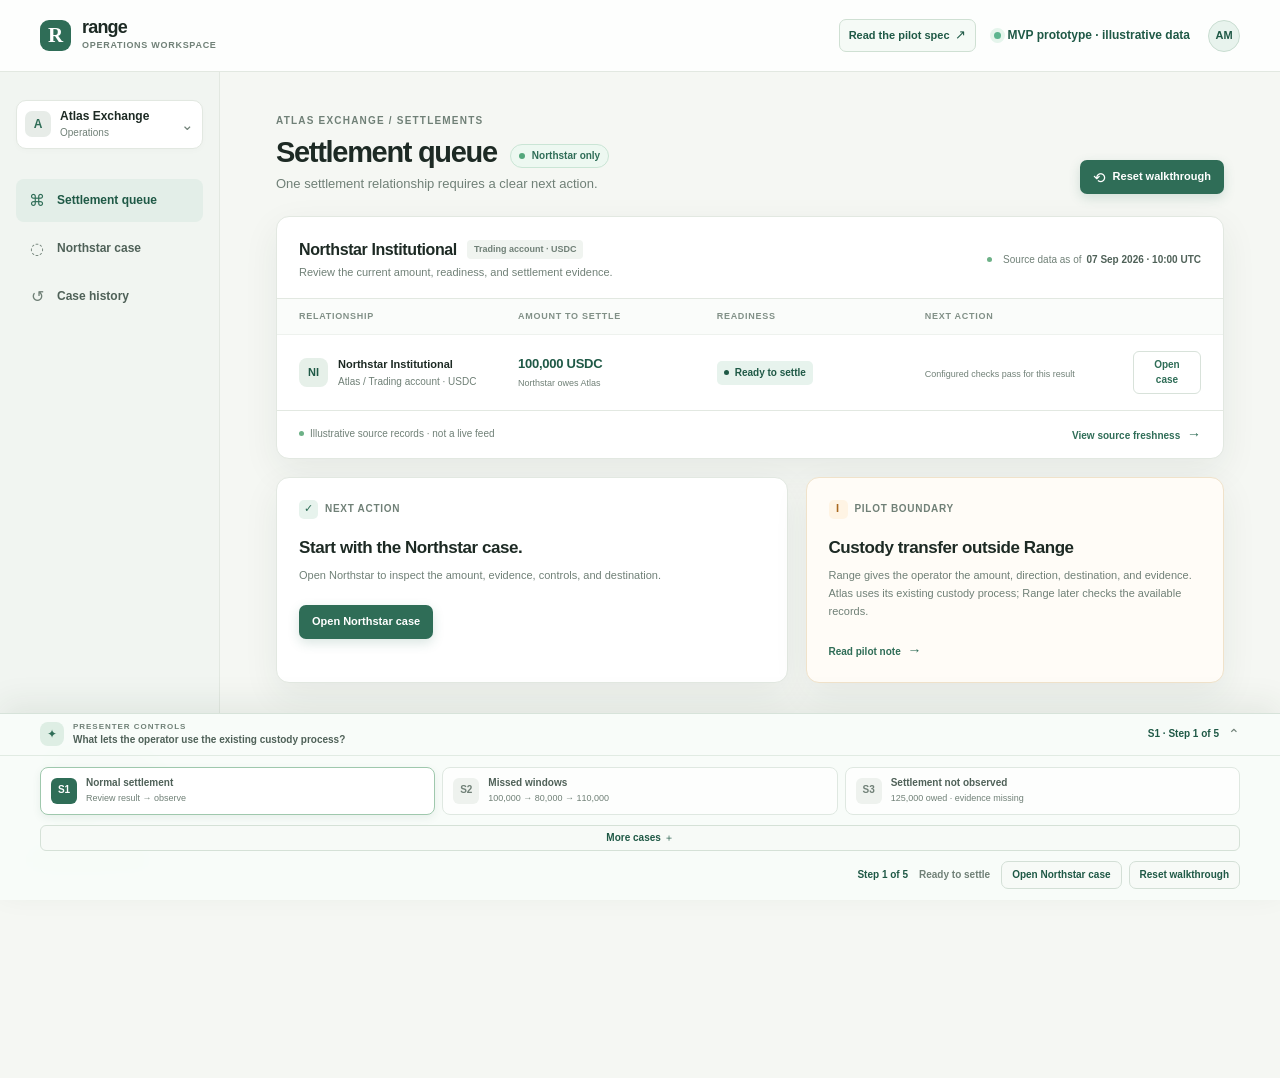
==== commit 71653aab: "Simplify prototype header metadata" ====
--- a/index.html
+++ b/index.html
@@ -11,7 +11,7 @@
     <div class="app-shell">
       <header class="topbar">
         <a class="brand" href="#queue" aria-label="Range home"><span class="brand-mark" aria-hidden="true">R</span><span><strong>range</strong><small>operations workspace</small></span></a>
-        <div class="topbar-meta"><a class="topbar-spec-link" href="spec.html">Read the pilot spec <span aria-hidden="true">↗</span></a><span class="prototype-label"><span class="status-dot"></span>MVP prototype · illustrative data</span><span class="topbar-divider" aria-hidden="true"></span><span class="as-of">Source as of <strong id="header-as-of">07 Sep 2026 · 10:00 UTC</strong></span><button class="avatar" type="button" aria-label="Signed in as Alex Morgan">AM</button></div>
+        <div class="topbar-meta"><a class="topbar-spec-link" href="spec.html">Read the pilot spec <span aria-hidden="true">↗</span></a><span class="prototype-label"><span class="status-dot"></span>MVP prototype · illustrative data</span><button class="avatar" type="button" aria-label="Signed in as Alex Morgan">AM</button></div>
       </header>
       <div class="workspace">
         <aside class="sidebar" aria-label="Product navigation">
--- a/styles.css
+++ b/styles.css
@@ -45,8 +45,6 @@
 .topbar-spec-link { display: inline-flex; gap: 5px; align-items: center; padding: 6px 9px; border: 1px solid #cfe0d3; border-radius: 7px; background: #f5faf6; color: var(--green-deep); font-size: 11px; font-weight: 750; } .topbar-spec-link:hover { background: var(--green-soft); text-decoration: none; } .topbar-spec-link span { font-size: 13px; font-weight: 400; }
 .prototype-label { display: inline-flex; gap: 7px; align-items: center; color: var(--green-deep); font-weight: 700; }
 .status-dot { width: 7px; height: 7px; border-radius: 50%; background: #5db58f; box-shadow: 0 0 0 4px #e5f5ec; }
-.topbar-divider { width: 1px; height: 18px; background: var(--line); }
-.as-of strong { color: var(--muted-strong); font-weight: 700; }
 .avatar { width: 32px; height: 32px; border: 1px solid #c9ddd1; border-radius: 50%; background: #e8f3ed; color: var(--green-deep); font-size: 11px; font-weight: 800; }
 
 .workspace { display: grid; grid-template-columns: 220px 1fr; min-height: calc(100vh - 72px); }
@@ -166,5 +164,5 @@
 .single-queue-card .state-badge { white-space: normal; }
 [hidden] { display: none !important; }
 .more-cases-toggle { justify-self: start; padding: 5px 8px; border: 1px solid #d5e1d7; border-radius: 6px; background: #f7faf7; color: var(--green-deep); font-size: 10px; font-weight: 750; }.more-cases { display: flex; }.more-cases[hidden] { display: none; }.scenario-button-secondary { width: 100%; border-style: dashed; }.review-comment-label { display: block; margin-top: 17px; color: var(--muted-strong); font-size: 10px; font-weight: 750; }.review-comment-input { width: 100%; margin-top: 6px; padding: 9px 10px; border: 1px solid var(--line-strong); border-radius: 7px; resize: vertical; color: var(--text); font: inherit; font-size: 11px; }.review-comment-input:focus { outline: 2px solid #9fc8ad; outline-offset: 1px; }.review-comment { margin: 14px 0 0; padding-top: 12px; border-top: 1px solid var(--line); color: var(--muted-strong); font-size: 10px; line-height: 1.5; }.case-notes-card { overflow: hidden; }.note-form { padding: 16px 20px; border-bottom: 1px solid var(--line); }.note-form label { display: block; margin-bottom: 5px; color: var(--muted-strong); font-size: 10px; font-weight: 750; }.note-form label + textarea, .note-form textarea + label { margin-top: 10px; }.note-form textarea, .note-form input { width: 100%; padding: 8px 9px; border: 1px solid var(--line-strong); border-radius: 6px; color: var(--text); font: inherit; font-size: 10px; }.note-form textarea { resize: vertical; }.note-form-footer { display: flex; justify-content: space-between; align-items: center; gap: 10px; margin-top: 10px; color: var(--muted); font-size: 9px; }.notes-list { padding: 4px 20px 10px; }.case-note { padding: 11px 0; border-bottom: 1px solid #eef2ee; }.case-note:last-child { border-bottom: 0; }.case-note > div { display: flex; justify-content: space-between; gap: 12px; }.case-note strong { color: var(--muted-strong); font-size: 10px; }.case-note time { color: var(--muted); font-size: 9px; }.case-note p { margin: 5px 0 0; color: var(--muted-strong); font-size: 10px; line-height: 1.5; }.empty-notes { margin: 0; padding: 14px 20px; color: var(--muted); font-size: 10px; }
-@media (max-width: 980px) { .topbar { padding-right: 24px; padding-left: 24px; }.topbar-meta { gap: 10px; }.topbar-meta .as-of, .topbar-meta .topbar-divider { display: none; } }
+@media (max-width: 980px) { .topbar { padding-right: 24px; padding-left: 24px; }.topbar-meta { gap: 10px; } }
 @media (max-width: 620px) { .topbar { padding-right: 16px; padding-left: 16px; }.topbar-meta .prototype-label { display: none; }.topbar-spec-link { padding: 5px 7px; font-size: 10px; } }
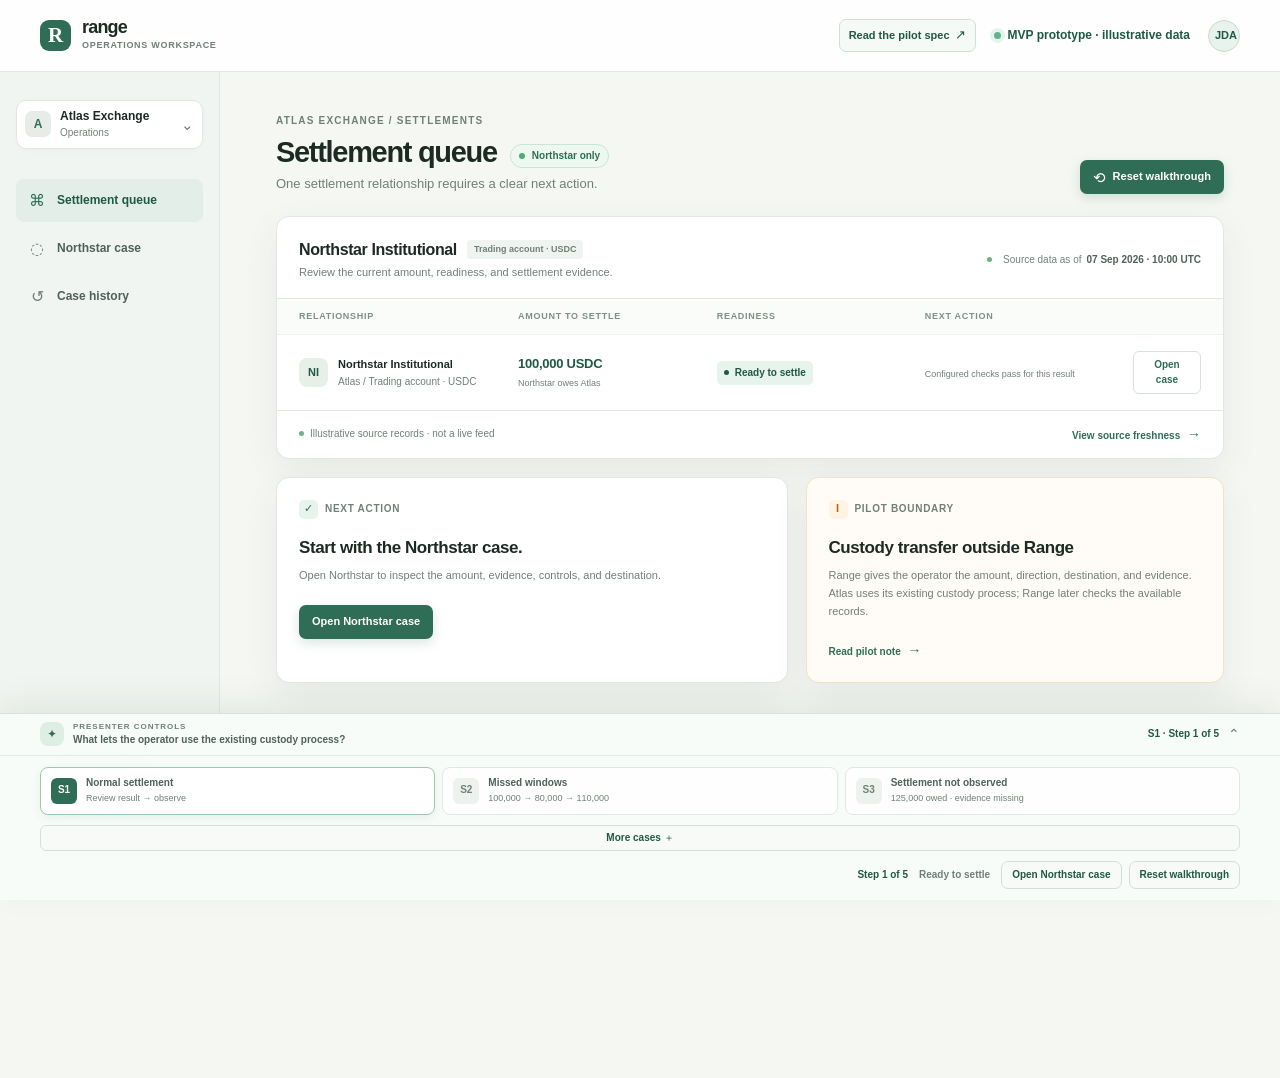
==== commit d91dd53c: "Use JDA avatar initials" ====
--- a/index.html
+++ b/index.html
@@ -11,7 +11,7 @@
     <div class="app-shell">
       <header class="topbar">
         <a class="brand" href="#queue" aria-label="Range home"><span class="brand-mark" aria-hidden="true">R</span><span><strong>range</strong><small>operations workspace</small></span></a>
-        <div class="topbar-meta"><a class="topbar-spec-link" href="spec.html">Read the pilot spec <span aria-hidden="true">↗</span></a><span class="prototype-label"><span class="status-dot"></span>MVP prototype · illustrative data</span><button class="avatar" type="button" aria-label="Signed in as Alex Morgan">AM</button></div>
+        <div class="topbar-meta"><a class="topbar-spec-link" href="spec.html">Read the pilot spec <span aria-hidden="true">↗</span></a><span class="prototype-label"><span class="status-dot"></span>MVP prototype · illustrative data</span><button class="avatar" type="button" aria-label="Signed in as JDA">JDA</button></div>
       </header>
       <div class="workspace">
         <aside class="sidebar" aria-label="Product navigation">
